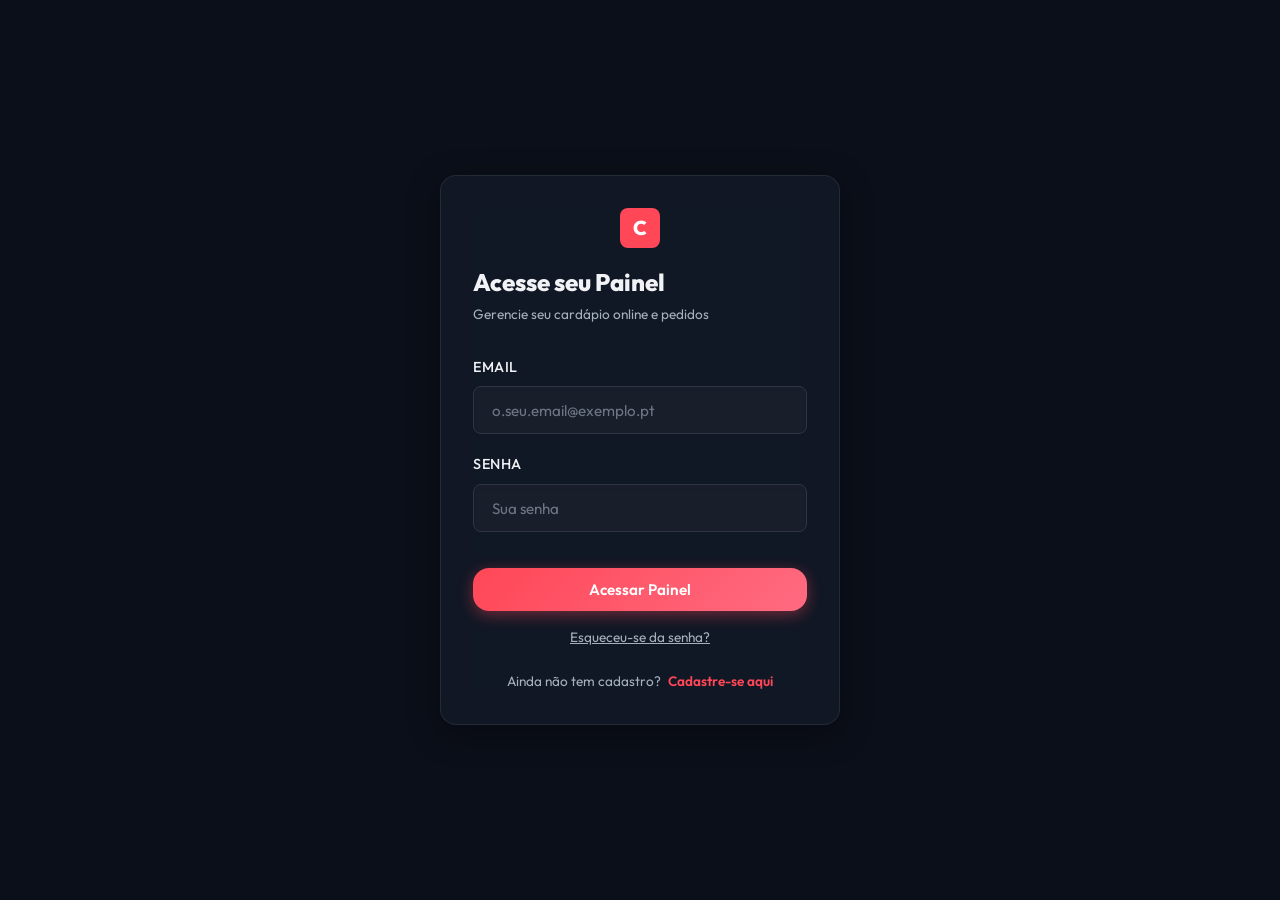
==== static/admin.html @ 48fb6a0c "White label: o storefront passa a ter a identidade do restaurante O cliente final via a marca da pla" ====
<!DOCTYPE html>
<html lang="pt-PT">
<head>
  <meta charset="UTF-8">
  <meta name="viewport" content="width=device-width, initial-scale=1.0">
  <title>Painel do Lojista - Gestão de Cardápio & Pedidos</title>
  <link rel="stylesheet" href="/static/css/style.css">
  <link rel="stylesheet" href="/static/css/admin.css">
</head>
<body>

  <!-- Toast Container para Notificações -->
  <div id="toast-container" class="toast-container"></div>

  <!-- Login Modal Overlay (Aparece se não autenticado) -->
  <div class="modal-overlay" id="login-overlay" style="background:var(--bg-primary);">
    <div class="modal-card glass" style="max-width:400px; transform:none;">
      <div class="tracking-header" style="margin-bottom:2rem;">
        <div class="logo-icon" style="margin: 0 auto 1rem;">C</div>
        <h2 style="font-weight:800; font-size:1.5rem;">Acesse seu Painel</h2>
        <p style="color:var(--text-muted); font-size:0.85rem; margin-top:0.25rem;">Gerencie seu cardápio online e pedidos</p>
      </div>

      <form id="login-form">
        <div class="form-group">
          <label for="login-slug">Email</label>
          <input type="text" id="login-slug" class="form-control" placeholder="o.seu.email@exemplo.pt" required>
        </div>
        <div class="form-group">
          <label for="login-password">Senha</label>
          <input type="password" id="login-password" class="form-control" placeholder="Sua senha" required>
        </div>
        <button type="submit" class="btn btn-primary" style="width:100%; margin-top:1rem;">Acessar Painel</button>
        <p style="text-align:center; margin-top:1rem; font-size:0.85rem;">
              <a href="#" id="link-esqueci-senha" style="color:var(--text-muted);">Esqueceu-se da senha?</a>
            </p>
          </form>
      
      <div style="margin-top: 1.5rem; text-align: center; font-size: 0.85rem;">
        <span style="color:var(--text-muted);">Ainda não tem cadastro?</span>
        <a href="/" style="color:var(--primary); font-weight:600; text-decoration:none; margin-left:0.25rem;">Cadastre-se aqui</a>
      </div>
    </div>
  </div>

  <!-- Layout Principal do Admin -->
  <div class="admin-container">
    
    <!-- Sidebar de Navegação -->
    <aside class="sidebar">
      <div class="logo-container">
        <div class="logo-icon">C</div>
        <div class="logo-text">Cardápio<span>Admin</span></div>
      </div>

      <div style="background:rgba(255,255,255,0.03); border:1px solid var(--border-color); padding:0.75rem 1rem; border-radius:var(--radius-sm); font-size:0.9rem;">
        <span style="color:var(--text-muted); font-size:0.75rem; text-transform:uppercase; display:block;">Logado como</span>
        <strong id="logged-user-name" style="color:#fff;">Restaurante</strong>
      </div>

      <ul class="nav-links">
        <li class="nav-item active" id="nav-pedidos">
          <a href="#"><span style="font-size:1.1rem;">📋</span> Pedidos</a>
        </li>
        <li class="nav-item" id="nav-cardapio">
          <a href="#"><span style="font-size:1.1rem;">🍔</span> Cardápio</a>
        </li>
        <li class="nav-item" id="nav-pagamentos">
          <a href="#"><span style="font-size:1.1rem;">💳</span> Pagamentos</a>
        </li>
        <li class="nav-item" id="nav-usuarios">
          <a href="#"><span style="font-size:1.1rem;">👥</span> Usuários</a>
        </li>
        <li class="nav-item" id="nav-configuracoes">
          <a href="#"><span style="font-size:1.1rem;">⚙️</span> Configurações</a>
        </li>
      </ul>

      <div class="nav-logout">
        <button class="btn btn-outline" id="nav-logout-btn" style="width:100%; border-color:var(--border-color); color:var(--text-muted);">Sair do Painel</button>
      </div>
    </aside>

    <!-- Área de Conteúdo Principal -->
    <main class="main-content">
      
      <!-- ABA 1: PEDIDOS -->
      <section id="tab-pedidos">
        <div class="admin-header">
          <div class="admin-title">
            <h1>Gestão de Pedidos</h1>
            <p>Acompanhe as encomendas para levantamento em tempo real</p>
          </div>
          <button class="btn btn-secondary" id="btn-refresh-orders"><span style="font-size:1.1rem;">🔄</span> Atualizar</button>
        </div>

        <!-- Cards de Métricas -->
        <div class="metrics-grid">
          <div class="metric-card glass">
            <div class="metric-icon">💰</div>
            <div class="metric-value" id="metric-sales">R$ 0,00</div>
            <div class="metric-label">Vendas Concluídas</div>
          </div>
          <div class="metric-card glass">
            <div class="metric-icon">🔥</div>
            <div class="metric-value" id="metric-orders">0</div>
            <div class="metric-label">Pedidos Ativos</div>
          </div>
          <div class="metric-card glass">
            <div class="metric-icon">📦</div>
            <div class="metric-value" id="metric-total-orders">0</div>
            <div class="metric-label">Total de Pedidos</div>
          </div>
        </div>

        <!-- Kanban Board de Pedidos -->
        <div class="board-container">
          <!-- Coluna 1: Pendentes -->
          <div class="board-column glass">
            <div class="column-header">
              <span class="column-title">⏳ Pendentes</span>
              <span class="column-count" id="count-pendente">0</span>
            </div>
            <div class="orders-list" id="list-pendente">
              <!-- Injetado via JS -->
            </div>
          </div>

          <!-- Coluna 2: Preparando -->
          <div class="board-column glass">
            <div class="column-header">
              <span class="column-title">🍳 Preparando</span>
              <span class="column-count" id="count-preparando">0</span>
            </div>
            <div class="orders-list" id="list-preparando">
              <!-- Injetado via JS -->
            </div>
          </div>

          <!-- Coluna 3: Prontas para levantar -->
          <div class="board-column glass" style="background: rgba(46, 213, 115, 0.03); border-color: rgba(46, 213, 115, 0.2);">
            <div class="column-header">
              <span class="column-title" style="color:var(--success);">✓ Prontas</span>
              <span class="column-count" id="count-pronto" style="background:var(--success); color:#fff;">0</span>
            </div>
            <div class="orders-list" id="list-pronto">
              <!-- Injetado via JS -->
            </div>
          </div>

          <!-- Coluna 4: Histórico -->
          <div class="board-column glass">
            <div class="column-header">
              <span class="column-title">📦 Histórico (Hoje)</span>
              <span class="column-count" id="count-finalizado">0</span>
            </div>
            <div class="orders-list" id="list-finalizado">
              <!-- Injetado via JS -->
            </div>
          </div>
        </div>
      </section>

      <!-- ABA 2: CARDÁPIO -->
      <section id="tab-cardapio" style="display:none;">
        <div class="admin-header">
          <div class="admin-title">
            <h1>Gestão do Cardápio</h1>
            <p>Inclua, remova, edite preços, descontos e pause itens do cardápio</p>
          </div>
          <button class="btn btn-primary" id="btn-add-item">Adicionar Prato</button>
        </div>

        <div class="menu-grid" id="menu-items-admin">
          <!-- Grade de pratos injetados via JS -->
        </div>
      </section>

      <!-- ABA 3: PAGAMENTOS -->
      <section id="tab-pagamentos" style="display:none;">
        <div class="admin-header">
          <div class="admin-title">
            <h1>Métodos de Pagamento</h1>
            <p>Configure quais opções de pagamento estarão ativas para o cliente no checkout</p>
          </div>
        </div>

        <div class="glass" style="max-width: 600px; padding: 2rem; border-radius: var(--radius-md);">
          <form id="payments-form">
            
            <p style="font-size:0.85rem; color:var(--text-muted); margin-bottom:1.5rem;">
              Neste momento as encomendas são sempre para <strong>levantamento ao balcão</strong>,
              com pagamento na caixa. Indique o que aceita receber.
            </p>

            <div class="switch-control">
              <div>
                <strong style="display:block;">Dinheiro na caixa</strong>
                <span style="font-size:0.8rem; color:var(--text-muted);">O cliente pode indicar com que valor vai pagar, para preparar o troco</span>
              </div>
              <label class="switch">
                <input type="checkbox" id="config-dinheiro-ativo">
                <span class="slider"></span>
              </label>
            </div>

            <div class="switch-control">
              <div>
                <strong style="display:block;">Cartão na caixa</strong>
                <span style="font-size:0.8rem; color:var(--text-muted);">Pagamento no terminal físico do restaurante ao levantar</span>
              </div>
              <label class="switch">
                <input type="checkbox" id="config-cartao-ativo">
                <span class="slider"></span>
              </label>
            </div>

            <button type="submit" class="btn btn-primary" style="margin-top: 1.5rem; width: 100%;">Guardar métodos de pagamento</button>
          </form>
        </div>
      </section>

      <!-- ABA 4: USUÁRIOS -->
      <section id="tab-usuarios" style="display:none;">
        <div class="admin-header">
          <div class="admin-title">
            <h1>Gestão de Usuários</h1>
            <p>Gerencie as contas de acesso ao painel do restaurante</p>
          </div>
          <button class="btn btn-primary" id="btn-add-user" type="button">Adicionar Usuário</button>
        </div>

        <div class="glass" style="margin-top: 1.5rem; padding: 1.5rem; border-radius: var(--radius-md); overflow-x: auto;">
          <table class="admin-table" style="width: 100%; border-collapse: collapse; text-align: left;">
            <thead>
              <tr style="border-bottom: 2px solid var(--border-color); color: var(--text-muted); font-size: 0.85rem;">
                <th style="padding: 1rem 0.5rem;">Nome</th>
                <th style="padding: 1rem 0.5rem;">E-mail</th>
                <th style="padding: 1rem 0.5rem;">Função</th>
                <th style="padding: 1rem 0.5rem;">Status</th>
                <th style="padding: 1rem 0.5rem; text-align: right;">Ações</th>
              </tr>
            </thead>
            <tbody id="users-list-table">
              <!-- Injetado via JS -->
            </tbody>
          </table>
        </div>
      </section>

      <!-- ABA 5: CONFIGURAÇÕES -->
      <section id="tab-configuracoes" style="display:none;">
        <div class="admin-header">
          <div class="admin-title">
            <h1>Configurações Gerais</h1>
            <p>Configure os dados fundamentais do seu restaurante e domínio personalizado</p>
          </div>
        </div>

        <div class="glass" style="max-width: 600px; padding: 2rem; border-radius: var(--radius-md);">
          <form id="general-config-form">
            <div class="form-group">
              <label for="config-rest-nome">Nome do Restaurante</label>
              <input type="text" id="config-rest-nome" class="form-control" required placeholder="Nome do seu restaurante">
            </div>

            <div style="margin-top:2rem; padding-top:1.5rem; border-top:1px solid var(--border-color);">
              <h3 style="font-size:1rem; margin-bottom:0.35rem;">Identidade visual</h3>
              <p style="font-size:0.85rem; color:var(--text-muted); margin-bottom:1.25rem;">
                É isto que os seus clientes vêem. O menu e a página de acompanhamento passam
                a usar o seu logótipo e a sua cor, não a nossa marca.
              </p>

              <div class="form-group">
                <label for="config-logo-url">Endereço do logótipo</label>
                <input type="url" id="config-logo-url" class="form-control"
                       placeholder="https://…/logotipo.png">
                <span style="font-size:0.8rem; color:var(--text-muted); display:block; margin-top:0.35rem;">
                  Tem de começar por <code>https://</code>. Formato quadrado dá melhor resultado.
                  Sem logótipo, usamos as iniciais do nome.
                </span>
              </div>

              <div class="form-group" style="margin-top:1.25rem;">
                <label for="config-cor-primaria">Cor principal</label>
                <div style="display:flex; gap:0.75rem; align-items:center;">
                  <input type="color" id="config-cor-primaria" value="#e63946"
                         style="width:52px; height:40px; padding:2px; border:1px solid var(--border-color); border-radius:var(--radius-sm); background:var(--bg-tertiary); cursor:pointer;">
                  <input type="text" id="config-cor-primaria-hex" class="form-control"
                         placeholder="#e63946" maxlength="7" style="max-width:130px;">
                  <button type="button" class="btn btn-secondary" id="btn-limpar-cor"
                          style="padding:0.5rem 0.9rem; font-size:0.85rem;">Usar cor padrão</button>
                </div>
                <div id="preview-cor" style="margin-top:1rem; padding:1rem; border-radius:var(--radius-sm); display:flex; align-items:center; justify-content:space-between; gap:1rem;">
                  <span id="preview-cor-texto" style="font-weight:700;">Adicionar ao carrinho</span>
                  <span id="preview-cor-aviso" style="font-size:0.78rem; opacity:0.85;"></span>
                </div>
              </div>

              <div class="form-group" style="margin-top:1.25rem;">
                <label for="config-descricao-curta">Descrição curta</label>
                <input type="text" id="config-descricao-curta" class="form-control"
                       maxlength="200" placeholder="Ex.: Cozinha tradicional portuguesa no centro do Porto">
                <span style="font-size:0.8rem; color:var(--text-muted); display:block; margin-top:0.35rem;">
                  Aparece sob o nome da loja e nos resultados de pesquisa do Google.
                </span>
              </div>

              <div class="switch-control" style="margin-top:1.25rem;">
                <div>
                  <strong style="display:block;">Mostrar &laquo;Encomendas por MenuOnline&raquo;</strong>
                  <span style="font-size:0.8rem; color:var(--text-muted);">Assinatura discreta no fundo das páginas dos seus clientes</span>
                </div>
                <label class="switch">
                  <input type="checkbox" id="config-mostrar-marca" checked>
                  <span class="slider"></span>
                </label>
              </div>
            </div>

            <div class="form-group" style="margin-top: 1.5rem;">
              <label for="config-rest-nif">NIF do estabelecimento</label>
              <input type="text" id="config-rest-nif" class="form-control" placeholder="Ex.: 501442600" inputmode="numeric" maxlength="11">
              <span style="font-size:0.8rem; color:var(--text-muted); display:block; margin-top:0.35rem;">
                Necessário para a facturação da subscrição.
              </span>
            </div>

            <div class="form-group" style="margin-top: 1.5rem;">
              <label for="config-rest-domain">Domínio próprio (opcional)</label>
              <div style="display:flex; gap:0.5rem; align-items:center; flex-wrap:wrap;">
                <input type="text" id="config-rest-domain" class="form-control" placeholder="Ex.: www.tascadobairro.pt" style="flex:1; min-width:200px;">
                <button type="button" class="btn btn-secondary" id="btn-save-domain" style="padding:0.6rem 1rem; font-size:0.85rem; white-space:nowrap;">Guardar domínio</button>
                <button type="button" class="btn btn-secondary" id="btn-check-dns" style="padding:0.6rem 1rem; font-size:0.85rem; white-space:nowrap;">Verificar</button>
              </div>
              <div id="dns-status-wrapper" style="margin-top:0.75rem; display:none; padding:0.75rem; border-radius:var(--radius-sm); font-size:0.85rem;">
                <!-- Status injetado via JS -->
              </div>
              <span style="font-size:0.8rem; color:var(--text-muted); display:block; margin-top:0.5rem;">
                Ao guardar, mostramos um registo <strong>TXT</strong> que tem de criar no seu
                registrador para provarmos que o domínio é seu. Só depois de verificado é que
                passamos a servir o seu menu nesse endereço, com certificado SSL automático.
                <br>Para encaminhar o tráfego use <strong>CNAME</strong> para
                <code id="lbl-main-domain">exemplo.pt</code>, ou um registo <strong>A</strong>
                para o IP do servidor se o seu registrador não permitir CNAME na raiz.
              </span>
            </div>

            <div class="form-group" style="margin-top: 1.5rem; background: rgba(255,255,255,0.03); border:1px solid var(--border-color); padding: 1rem; border-radius: var(--radius-sm);">
              <label style="display:block; margin-bottom: 0.25rem;">Seu Subdomínio Grátis:</label>
              <a href="#" id="lbl-subdomain-link" target="_blank" style="color: var(--primary); font-weight:600; text-decoration:none; word-break: break-all;">carregando...</a>
            </div>

            <button type="submit" class="btn btn-primary" style="margin-top: 2rem; width: 100%;">Salvar Configurações Gerais</button>
          </form>
        </div>
      </section>

    </main>
  </div>

  <!-- Modal Adicionar/Editar Item de Cardápio -->
  <div class="modal-overlay" id="menu-item-overlay">
    <div class="modal-card glass" style="max-width: 550px;">
      <div class="modal-header">
        <h3 class="modal-title" id="modal-action-title">Adicionar Prato</h3>
        <button class="modal-close" id="modal-close-btn">&times;</button>
      </div>

      <form id="item-form">
        <div style="display:grid; grid-template-columns: 1.2fr 1fr; gap:1rem;">
          <div class="form-group">
            <label for="item-nome">Nome do Prato/Bebida</label>
            <input type="text" id="item-nome" class="form-control" required placeholder="Ex: Pizza Calabresa Especial">
          </div>
          <div class="form-group">
            <label for="item-categoria">Categoria</label>
            <input type="text" id="item-categoria" class="form-control" list="categories-list" required placeholder="Ex: Pizzas, Bebidas, Burgers">
            <datalist id="categories-list">
              <option value="Pizzas">
              <option value="Hambúrgueres">
              <option value="Bebidas">
              <option value="Sobremesas">
              <option value="Entradas">
              <option value="Acompanhamentos">
            </datalist>
          </div>
        </div>

        <div style="display:grid; grid-template-columns: 1fr 1fr; gap:1rem; margin-top:0.5rem;">
          <div class="form-group">
            <label for="item-preco">Preço Base (R$)</label>
            <input type="number" id="item-preco" class="form-control" step="0.01" required placeholder="0.00">
          </div>
          <div class="form-group" style="display:flex; flex-direction:column; justify-content:center;">
            <label style="display:flex; align-items:center; gap:0.5rem; cursor:pointer;">
              <input type="checkbox" id="item-desconto-checkbox" style="width:18px; height:18px; accent-color:var(--primary);">
              <span>Ativar Desconto Promocional</span>
            </label>
          </div>
        </div>

        <div class="form-group" id="desconto-input-wrapper" style="display:none; border-left: 3px solid var(--success); padding-left: 1rem;">
          <label for="item-preco-desconto">Preço Promocional (R$)</label>
          <input type="number" id="item-preco-desconto" class="form-control" step="0.01" placeholder="Preço com desconto">
        </div>

        <div class="form-group">
          <label for="item-descricao">Descrição do Prato</label>
          <textarea id="item-descricao" class="form-control" rows="3" placeholder="Ex: Ingredientes, tamanho, porções..."></textarea>
        </div>

        <div class="form-group">
          <label for="item-imagem-url">URL da Imagem do Prato</label>
          <input type="url" id="item-imagem-url" class="form-control" placeholder="https://exemplo.com/foto.jpg">
        </div>

        <div class="switch-control" style="background: transparent; border: none; padding: 0.5rem 0; margin-bottom: 1.5rem;">
          <div>
            <strong style="display:block;">Disponível no Cardápio (Ativo)</strong>
            <span style="font-size:0.8rem; color:var(--text-muted);">Caso desativado, o prato ficará pausado e oculto para clientes</span>
          </div>
          <label class="switch">
            <input type="checkbox" id="item-disponivel" checked>
            <span class="slider"></span>
          </label>
        </div>

        <div style="display:flex; justify-content:flex-end; gap:0.75rem; border-top:1px solid var(--border-color); padding-top:1.5rem;">
          <button type="button" class="btn btn-secondary" id="item-modal-cancel-btn">Cancelar</button>
          <button type="submit" class="btn btn-primary">Salvar Item</button>
        </div>
      </form>
    </div>
  </div>

  <!-- Modal Adicionar Usuário -->
  <div class="modal-overlay" id="user-overlay">
    <div class="modal-card glass" style="max-width: 450px;">
      <div class="modal-header">
        <h3 class="modal-title">Adicionar Usuário</h3>
        <button class="modal-close" id="user-modal-close-btn" type="button">&times;</button>
      </div>

      <form id="user-form">
        <div class="form-group">
          <label for="user-nome">Nome Completo</label>
          <input type="text" id="user-nome" class="form-control" required placeholder="Ex: João Silva">
        </div>

        <div class="form-group" style="margin-top: 1rem;">
          <label for="user-email">E-mail</label>
          <input type="email" id="user-email" class="form-control" required placeholder="Ex: joao@restaurante.com">
        </div>

        <div class="form-group" style="margin-top: 1rem;">
          <label for="user-password">Senha de Acesso</label>
          <input type="password" id="user-password" class="form-control" required minlength="6" placeholder="Min. 6 caracteres">
        </div>

        <div class="form-group" style="margin-top: 1rem;">
          <label for="user-role">Função / Nível de Acesso</label>
          <select id="user-role" class="form-control" required>
            <option value="admin">Administrador</option>
            <option value="gerente">Gerente</option>
            <option value="funcionario">Funcionário</option>
          </select>
        </div>

        <div style="display:flex; justify-content:flex-end; gap:0.75rem; border-top:1px solid var(--border-color); padding-top:1.5rem; margin-top: 1.5rem;">
          <button type="button" class="btn btn-secondary" id="user-modal-cancel-btn">Cancelar</button>
          <button type="submit" class="btn btn-primary">Cadastrar Usuário</button>
        </div>
      </form>
    </div>
  </div>

  <script src="/static/js/common.js"></script>
  <script src="/static/js/admin.js"></script>
</body>
</html>
---- static/css/style.css ----
@import url('https://fonts.googleapis.com/css2?family=Outfit:wght@300;400;500;600;700;800&display=swap');

:root {
  --bg-primary: #0b0f19;
  --bg-secondary: #161e2e;
  --bg-tertiary: #1f2a3d;
  
  --primary: #ff4757;
  --primary-hover: #ff6b81;
  --success: #2ed573;
  --warning: #ffa502;
  --danger: #ff4757;
  --info: #1e90ff;
  
  --text-main: #f1f2f6;
  --text-muted: #a4b0be;
  --border-color: #2f3542;
  
  --radius-sm: 8px;
  --radius-md: 16px;
  --radius-lg: 24px;
  
  --transition: all 0.3s cubic-bezier(0.4, 0, 0.2, 1);
  --shadow: 0 10px 30px rgba(0, 0, 0, 0.25);
  
  --glass-bg: rgba(22, 30, 46, 0.6);
  --glass-border: rgba(255, 255, 255, 0.08);
  --glass-glow: 0 8px 32px 0 rgba(0, 0, 0, 0.37);
}

* {
  box-sizing: border-box;
  margin: 0;
  padding: 0;
}

body {
  font-family: 'Outfit', sans-serif;
  background-color: var(--bg-primary);
  color: var(--text-main);
  line-height: 1.5;
  -webkit-font-smoothing: antialiased;
}

/* Scrollbar personalizada */
::-webkit-scrollbar {
  width: 8px;
}
::-webkit-scrollbar-track {
  background: var(--bg-primary);
}
::-webkit-scrollbar-thumb {
  background: var(--bg-tertiary);
  border-radius: var(--radius-sm);
}
::-webkit-scrollbar-thumb:hover {
  background: var(--primary);
}

/* Glassmorphism utility */
.glass {
  background: var(--glass-bg);
  backdrop-filter: blur(16px);
  -webkit-backdrop-filter: blur(16px);
  border: 1px solid var(--glass-border);
  box-shadow: var(--glass-glow);
}

/* Animations */
@keyframes fadeIn {
  from { opacity: 0; }
  to { opacity: 1; }
}

@keyframes slideUp {
  from {
    opacity: 0;
    transform: translateY(20px);
  }
  to {
    opacity: 1;
    transform: translateY(0);
  }
}

@keyframes slideInRight {
  from {
    transform: translateX(100%);
  }
  to {
    transform: translateX(0);
  }
}

@keyframes spin {
  to { transform: rotate(360deg); }
}

@keyframes pulse-ring {
  0% { transform: scale(0.95); box-shadow: 0 0 0 0 rgba(255, 71, 87, 0.7); }
  70% { transform: scale(1); box-shadow: 0 0 0 10px rgba(255, 71, 87, 0); }
  100% { transform: scale(0.95); box-shadow: 0 0 0 0 rgba(255, 71, 87, 0); }
}

.anim-fade { animation: fadeIn 0.4s ease-out forwards; }
.anim-slide-up { animation: slideUp 0.5s cubic-bezier(0.16, 1, 0.3, 1) forwards; }
.anim-pulse { animation: pulse-ring 2s infinite; }

/* Buttons */
.btn {
  font-family: inherit;
  font-weight: 600;
  font-size: 0.95rem;
  padding: 0.75rem 1.5rem;
  border-radius: var(--radius-md);
  border: none;
  cursor: pointer;
  display: inline-flex;
  align-items: center;
  justify-content: center;
  gap: 0.5rem;
  transition: var(--transition);
}

.btn-primary {
  background: linear-gradient(135deg, var(--primary) 0%, #ff6b81 100%);
  color: #fff;
  box-shadow: 0 4px 15px rgba(255, 71, 87, 0.4);
}
.btn-primary:hover {
  transform: translateY(-2px);
  box-shadow: 0 6px 20px rgba(255, 71, 87, 0.6);
}

.btn-secondary {
  background: var(--bg-tertiary);
  color: var(--text-main);
  border: 1px solid var(--border-color);
}
.btn-secondary:hover {
  background: var(--border-color);
  color: #fff;
}

.btn-outline {
  background: transparent;
  color: var(--text-main);
  border: 2px solid var(--border-color);
}
.btn-outline:hover {
  border-color: var(--primary);
  color: var(--primary);
}

.btn:disabled {
  opacity: 0.5;
  cursor: not-allowed;
  transform: none !important;
  box-shadow: none !important;
}

/* Toast Notification */
.toast-container {
  position: fixed;
  top: 20px;
  right: 20px;
  z-index: 9999;
  display: flex;
  flex-direction: column;
  gap: 10px;
}

.toast {
  padding: 1rem 1.5rem;
  border-radius: var(--radius-md);
  color: #fff;
  display: flex;
  align-items: center;
  gap: 0.75rem;
  box-shadow: var(--shadow);
  transform: translateX(120%);
  transition: transform 0.3s cubic-bezier(0.16, 1, 0.3, 1);
  font-weight: 500;
}

.toast.show {
  transform: translateX(0);
}

.toast-success {
  background: rgba(46, 213, 115, 0.95);
  border-left: 5px solid #2ed573;
}

.toast-error {
  background: rgba(255, 71, 87, 0.95);
  border-left: 5px solid #ff4757;
}

.toast-info {
  background: rgba(30, 144, 255, 0.95);
  border-left: 5px solid #1e90ff;
}

/* Forms & Inputs System */
.form-group {
  margin-bottom: 1.25rem;
  display: flex;
  flex-direction: column;
  text-align: left;
}

.form-group label {
  display: block;
  font-weight: 600;
  color: var(--text-main);
  margin-bottom: 0.5rem;
  font-size: 0.85rem;
  text-transform: uppercase;
  letter-spacing: 0.5px;
}

.form-control {
  width: 100%;
  padding: 0.85rem 1.1rem;
  border-radius: var(--radius-sm);
  border: 1px solid var(--border-color);
  background: rgba(255, 255, 255, 0.03);
  color: var(--text-main);
  font-family: inherit;
  font-size: 0.95rem;
  transition: var(--transition);
  box-shadow: inset 0 2px 4px rgba(0, 0, 0, 0.05);
}

.form-control::placeholder {
  color: var(--text-muted);
  opacity: 0.6;
}

.form-control:focus {
  outline: none;
  border-color: var(--primary);
  background: rgba(255, 255, 255, 0.06);
  box-shadow: 0 0 0 3px rgba(255, 71, 87, 0.15), inset 0 2px 4px rgba(0, 0, 0, 0.05);
}

textarea.form-control {
  resize: vertical;
  min-height: 100px;
}

select.form-control {
  appearance: none;
  background-image: url("data:image/svg+xml;charset=UTF-8,%3csvg xmlns='http://www.w3.org/2000/svg' viewBox='0 0 24 24' fill='none' stroke='%23a4b0be' stroke-width='2' stroke-linecap='round' stroke-linejoin='round'%3e%3cpolyline points='6 9 12 15 18 9'%3e%3c/polyline%3e%3c/svg%3e");
  background-repeat: no-repeat;
  background-position: right 1rem center;
  background-size: 1.2em;
  padding-right: 2.5rem;
  background-color: rgba(22, 30, 46, 0.95);
}

/* Modals System */
.modal-overlay {
  position: fixed;
  top: 0;
  left: 0;
  right: 0;
  bottom: 0;
  background: rgba(0, 0, 0, 0.7);
  z-index: 1000;
  display: flex;
  align-items: center;
  justify-content: center;
  opacity: 0;
  pointer-events: none;
  transition: opacity 0.3s ease;
}

.modal-overlay.open {
  opacity: 1;
  pointer-events: auto;
}

.modal-card {
  width: 100%;
  max-width: 500px;
  border-radius: var(--radius-md);
  padding: 2rem;
  position: relative;
  transform: translateY(30px);
  transition: transform 0.3s cubic-bezier(0.175, 0.885, 0.32, 1.275);
}

.modal-overlay.open .modal-card {
  transform: translateY(0);
}

.modal-header {
  display: flex;
  justify-content: space-between;
  align-items: center;
  margin-bottom: 1.5rem;
}

.modal-title {
  font-size: 1.5rem;
  font-weight: 700;
}

.modal-close {
  background: transparent;
  border: none;
  font-size: 1.5rem;
  color: var(--text-muted);
  cursor: pointer;
}
---- static/css/admin.css ----
/* Estilos do Painel de Administração - Glassmorphism */
.admin-container {
  display: flex;
  min-height: 100vh;
}

/* Sidebar Navigation */
.sidebar {
  width: 280px;
  border-right: 1px solid var(--border-color);
  padding: 2rem 1.5rem;
  display: flex;
  flex-direction: column;
  gap: 2rem;
}

.logo-container {
  display: flex;
  align-items: center;
  gap: 0.75rem;
}

.logo-icon {
  background: var(--primary);
  width: 40px;
  height: 40px;
  border-radius: var(--radius-sm);
  display: flex;
  align-items: center;
  justify-content: center;
  font-weight: 800;
  color: #fff;
  font-size: 1.25rem;
}

.logo-text {
  font-weight: 800;
  font-size: 1.25rem;
  letter-spacing: -0.5px;
}

.logo-text span {
  color: var(--primary);
}

.nav-links {
  list-style: none;
  display: flex;
  flex-direction: column;
  gap: 0.5rem;
}

.nav-item a {
  display: flex;
  align-items: center;
  gap: 0.75rem;
  padding: 0.85rem 1rem;
  border-radius: var(--radius-sm);
  color: var(--text-muted);
  text-decoration: none;
  font-weight: 500;
  transition: var(--transition);
}

.nav-item.active a, .nav-item a:hover {
  background: rgba(255, 71, 87, 0.1);
  color: var(--primary);
}

.nav-logout {
  margin-top: auto;
  border-top: 1px solid var(--border-color);
  padding-top: 1rem;
}

/* Main Workspace Content */
.main-content {
  flex: 1;
  padding: 2rem 3rem;
  overflow-y: auto;
  max-height: 100vh;
}

.admin-header {
  display: flex;
  justify-content: space-between;
  align-items: center;
  margin-bottom: 2rem;
}

.admin-title h1 {
  font-size: 2rem;
  font-weight: 800;
}

.admin-title p {
  color: var(--text-muted);
  font-size: 0.95rem;
}

/* Dashboard Metrics */
.metrics-grid {
  display: grid;
  grid-template-columns: repeat(auto-fit, minmax(220px, 1fr));
  gap: 1.5rem;
  margin-bottom: 2.5rem;
}

.metric-card {
  padding: 1.5rem;
  border-radius: var(--radius-md);
}

.metric-icon {
  width: 48px;
  height: 48px;
  border-radius: var(--radius-sm);
  background: rgba(255, 255, 255, 0.05);
  display: flex;
  align-items: center;
  justify-content: center;
  font-size: 1.5rem;
  margin-bottom: 1rem;
  color: var(--primary);
}

.metric-value {
  font-size: 1.85rem;
  font-weight: 700;
  margin-bottom: 0.25rem;
}

.metric-label {
  color: var(--text-muted);
  font-size: 0.85rem;
  text-transform: uppercase;
  letter-spacing: 0.5px;
}

/* Order Board Columns */
.board-container {
  display: grid;
  grid-template-columns: repeat(auto-fit, minmax(280px, 1fr));
  gap: 1.5rem;
  align-items: start;
}

.board-column {
  border-radius: var(--radius-md);
  padding: 1.25rem;
  min-height: 500px;
}

.column-header {
  display: flex;
  justify-content: space-between;
  align-items: center;
  margin-bottom: 1.25rem;
  padding-bottom: 0.5rem;
  border-bottom: 2px solid var(--border-color);
}

.column-title {
  font-weight: 700;
  font-size: 1.05rem;
  display: flex;
  align-items: center;
  gap: 0.5rem;
}

.column-count {
  background: var(--bg-tertiary);
  padding: 0.2rem 0.6rem;
  border-radius: 20px;
  font-size: 0.8rem;
  font-weight: 700;
}

/* Order Cards */
.orders-list {
  display: flex;
  flex-direction: column;
  gap: 1rem;
}

.order-card {
  padding: 1.25rem;
  border-radius: var(--radius-md);
  border-left: 4px solid var(--primary);
  background: rgba(255, 255, 255, 0.02);
  display: flex;
  flex-direction: column;
  gap: 0.75rem;
  transition: var(--transition);
}

.order-card:hover {
  transform: translateY(-2px);
  background: rgba(255, 255, 255, 0.04);
}

.order-header {
  display: flex;
  justify-content: space-between;
  font-size: 0.9rem;
}

.order-id {
  font-weight: 700;
}

.order-time {
  color: var(--text-muted);
}

.order-client {
  font-weight: 600;
  font-size: 1.05rem;
}

.order-phone {
  color: var(--text-muted);
  font-size: 0.85rem;
}

.order-items {
  border-top: 1px dashed var(--border-color);
  border-bottom: 1px dashed var(--border-color);
  padding: 0.5rem 0;
  font-size: 0.9rem;
  display: flex;
  flex-direction: column;
  gap: 0.25rem;
}

.order-item-row {
  display: flex;
  justify-content: space-between;
}

.order-footer {
  display: flex;
  justify-content: space-between;
  align-items: center;
}

.order-price {
  font-weight: 700;
  font-size: 1.15rem;
  color: var(--success);
}

.order-payment {
  font-size: 0.8rem;
  background: var(--bg-tertiary);
  padding: 0.25rem 0.5rem;
  border-radius: var(--radius-sm);
  text-transform: uppercase;
}

.order-actions {
  display: flex;
  gap: 0.5rem;
  margin-top: 0.5rem;
}

.order-btn {
  flex: 1;
  font-size: 0.8rem;
  padding: 0.5rem;
  border-radius: var(--radius-sm);
}

/* Forms & Inputs */
.form-group {
  margin-bottom: 1.25rem;
}

.form-group label {
  display: block;
  font-weight: 500;
  margin-bottom: 0.5rem;
  font-size: 0.9rem;
}

.form-control {
  width: 100%;
  padding: 0.85rem 1.1rem;
  border-radius: var(--radius-sm);
  border: 1px solid var(--border-color);
  background: rgba(255, 255, 255, 0.03);
  color: #fff;
  font-family: inherit;
  font-size: 0.95rem;
  transition: var(--transition);
  box-shadow: inset 0 2px 4px rgba(0, 0, 0, 0.05);
}

.form-control:focus {
  outline: none;
  border-color: var(--primary);
  background: rgba(255, 255, 255, 0.06);
  box-shadow: 0 0 0 3px rgba(255, 71, 87, 0.15), inset 0 2px 4px rgba(0, 0, 0, 0.05);
}

/* Custom Switch Toggle */
.switch-control {
  display: flex;
  align-items: center;
  justify-content: space-between;
  padding: 0.8rem 1rem;
  background: rgba(255, 255, 255, 0.02);
  border: 1px solid var(--border-color);
  border-radius: var(--radius-sm);
  margin-bottom: 1rem;
}

.switch {
  position: relative;
  display: inline-block;
  width: 50px;
  height: 26px;
}

.switch input {
  opacity: 0;
  width: 0;
  height: 0;
}

.slider {
  position: absolute;
  cursor: pointer;
  top: 0;
  left: 0;
  right: 0;
  bottom: 0;
  background-color: var(--bg-tertiary);
  transition: .4s;
  border-radius: 34px;
}

.slider:before {
  position: absolute;
  content: "";
  height: 18px;
  width: 18px;
  left: 4px;
  bottom: 4px;
  background-color: white;
  transition: .4s;
  border-radius: 50%;
}

input:checked + .slider {
  background-color: var(--success);
}

input:checked + .slider:before {
  transform: translateX(24px);
}

/* Modals */
.modal-overlay {
  position: fixed;
  top: 0;
  left: 0;
  right: 0;
  bottom: 0;
  background: rgba(0, 0, 0, 0.7);
  z-index: 1000;
  display: flex;
  align-items: center;
  justify-content: center;
  opacity: 0;
  pointer-events: none;
  transition: opacity 0.3s ease;
}

.modal-overlay.open {
  opacity: 1;
  pointer-events: auto;
}

.modal-card {
  width: 100%;
  max-width: 500px;
  border-radius: var(--radius-md);
  padding: 2rem;
  position: relative;
  transform: translateY(30px);
  transition: transform 0.3s cubic-bezier(0.175, 0.885, 0.32, 1.275);
}

.modal-overlay.open .modal-card {
  transform: translateY(0);
}

.modal-header {
  display: flex;
  justify-content: space-between;
  align-items: center;
  margin-bottom: 1.5rem;
}

.modal-title {
  font-size: 1.5rem;
  font-weight: 700;
}

.modal-close {
  background: transparent;
  border: none;
  font-size: 1.5rem;
  color: var(--text-muted);
  cursor: pointer;
}

/* Menu Management Grid */
.menu-grid {
  display: grid;
  grid-template-columns: repeat(auto-fill, minmax(280px, 1fr));
  gap: 1.5rem;
  margin-top: 1.5rem;
}

.menu-item-card {
  border-radius: var(--radius-md);
  overflow: hidden;
  display: flex;
  flex-direction: column;
  transition: var(--transition);
}

.menu-item-card:hover {
  transform: translateY(-5px);
  box-shadow: var(--shadow);
}

.menu-item-img {
  height: 180px;
  background-size: cover;
  background-position: center;
  position: relative;
}

.menu-item-badge {
  position: absolute;
  top: 10px;
  left: 10px;
  background: var(--primary);
  color: #fff;
  padding: 0.25rem 0.75rem;
  border-radius: 20px;
  font-size: 0.75rem;
  font-weight: 700;
}

.menu-item-info {
  padding: 1.25rem;
  display: flex;
  flex-direction: column;
  gap: 0.5rem;
  flex: 1;
}

.menu-item-name {
  font-size: 1.15rem;
  font-weight: 700;
}

.menu-item-desc {
  color: var(--text-muted);
  font-size: 0.85rem;
  display: -webkit-box;
  -webkit-line-clamp: 2;
  line-clamp: 2;
  -webkit-box-orient: vertical;
  overflow: hidden;
  height: 2.5rem;
}

.menu-item-price-row {
  display: flex;
  align-items: center;
  gap: 0.5rem;
  margin-top: 0.5rem;
}

.price-original {
  font-weight: 700;
  font-size: 1.15rem;
}

.price-original.slashed {
  text-decoration: line-through;
  color: var(--text-muted);
  font-size: 0.9rem;
}

.price-discounted {
  font-weight: 700;
  font-size: 1.15rem;
  color: var(--success);
}

.menu-item-actions {
  display: flex;
  gap: 0.5rem;
  padding: 1rem 1.25rem;
  border-top: 1px solid var(--border-color);
}
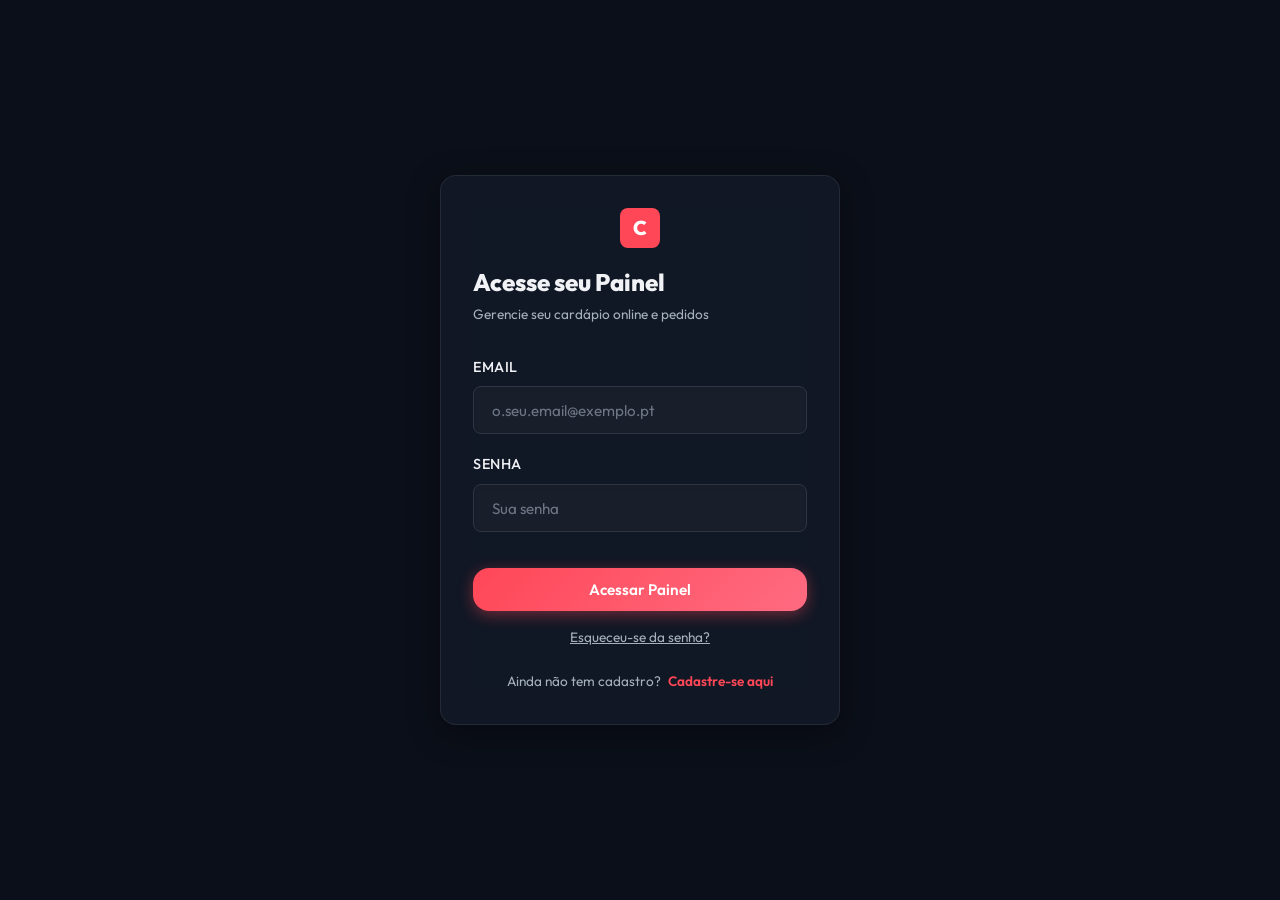
==== commit d890d031: "Gestão do menu no padrão do iFood, e mostrar as observações ao lojista Duas coisas, uma delas a fech" ====
--- a/static/admin.html
+++ b/static/admin.html
@@ -98,7 +98,7 @@
         <div class="metrics-grid">
           <div class="metric-card glass">
             <div class="metric-icon">💰</div>
-            <div class="metric-value" id="metric-sales">R$ 0,00</div>
+            <div class="metric-value" id="metric-sales">0,00 €</div>
             <div class="metric-label">Vendas Concluídas</div>
           </div>
           <div class="metric-card glass">
@@ -165,14 +165,28 @@
       <section id="tab-cardapio" style="display:none;">
         <div class="admin-header">
           <div class="admin-title">
-            <h1>Gestão do Cardápio</h1>
-            <p>Inclua, remova, edite preços, descontos e pause itens do cardápio</p>
-          </div>
-          <button class="btn btn-primary" id="btn-add-item">Adicionar Prato</button>
-        </div>
-
-        <div class="menu-grid" id="menu-items-admin">
-          <!-- Grade de pratos injetados via JS -->
+            <h1>O seu menu</h1>
+            <p>Organizado por categoria, como o cliente o vê. Pause um prato num toque quando acabar.</p>
+          </div>
+          <button class="btn btn-primary" id="btn-add-item">Adicionar prato</button>
+        </div>
+
+        <!-- Pesquisa e resumo. Num menu com muitas categorias, encontrar um prato para
+             editar o preço é a operação mais frequente do dia. -->
+        <div class="menu-admin-topo">
+          <div class="menu-busca">
+            <span class="menu-busca-icone" aria-hidden="true">🔎</span>
+            <input type="search" id="menu-admin-busca" class="menu-busca-campo"
+                   placeholder="Procurar prato ou categoria" autocomplete="off"
+                   aria-label="Procurar no menu">
+            <button type="button" id="menu-admin-busca-limpar" class="menu-busca-limpar"
+                    aria-label="Limpar pesquisa" hidden>&times;</button>
+          </div>
+          <p class="menu-admin-resumo" id="menu-admin-resumo"></p>
+        </div>
+
+        <div id="menu-items-admin">
+          <!-- Secções por categoria, injectadas por JS -->
         </div>
       </section>
 
@@ -272,13 +286,26 @@
               </p>
 
               <div class="form-group">
-                <label for="config-logo-url">Endereço do logótipo</label>
-                <input type="url" id="config-logo-url" class="form-control"
-                       placeholder="https://…/logotipo.png">
-                <span style="font-size:0.8rem; color:var(--text-muted); display:block; margin-top:0.35rem;">
-                  Tem de começar por <code>https://</code>. Formato quadrado dá melhor resultado.
-                  Sem logótipo, usamos as iniciais do nome.
-                </span>
+                <label>Logótipo</label>
+                <div style="display:flex; gap:1rem; align-items:flex-start; flex-wrap:wrap;">
+                  <div id="preview-logo" data-vazio="sem&lt;br&gt;logótipo" style="width:76px; height:76px; flex:none; border-radius:var(--radius-sm); border:1px solid var(--border-color); background:var(--bg-tertiary) center/cover no-repeat; display:flex; align-items:center; justify-content:center; color:var(--text-muted); font-size:0.7rem; text-align:center;">sem<br>logótipo</div>
+                  <div style="flex:1; min-width:220px;">
+                    <!-- accept restringe o que o selector mostra; em telemóvel dá acesso à
+                         galeria e à câmara. Sem o atributo capture, para não forçar a câmara. -->
+                    <input type="file" id="config-logo-ficheiro" accept="image/jpeg,image/png,image/webp" style="display:none;">
+                    <div style="display:flex; gap:0.5rem; flex-wrap:wrap;">
+                      <button type="button" class="btn btn-secondary" id="btn-escolher-logo"
+                              style="padding:0.5rem 0.9rem; font-size:0.85rem;">Escolher imagem…</button>
+                      <button type="button" class="btn btn-secondary" id="btn-remover-logo"
+                              style="padding:0.5rem 0.9rem; font-size:0.85rem; color:var(--danger);">Remover</button>
+                    </div>
+                    <span id="estado-logo" style="font-size:0.8rem; color:var(--text-muted); display:block; margin-top:0.5rem;">
+                      JPEG, PNG ou WebP, até 8 MB. Formato quadrado dá melhor resultado.
+                      Sem logótipo usamos as iniciais do nome.
+                    </span>
+                    <input type="hidden" id="config-logo-url">
+                  </div>
+                </div>
               </div>
 
               <div class="form-group" style="margin-top:1.25rem;">
@@ -319,6 +346,27 @@
             </div>
 
             <div class="form-group" style="margin-top: 1.5rem;">
+              <span class="form-label">Taxa de IVA sugerida para produtos novos</span>
+              <div class="seg-group" id="config-taxa-iva-omissao" role="radiogroup" aria-label="Taxa de IVA sugerida">
+                <button type="button" class="seg-option" role="radio" data-valor="1300" aria-checked="true">
+                  13%<small>intermédia</small>
+                </button>
+                <button type="button" class="seg-option" role="radio" data-valor="2300" aria-checked="false">
+                  23%<small>normal</small>
+                </button>
+                <button type="button" class="seg-option" role="radio" data-valor="600" aria-checked="false">
+                  6%<small>reduzida</small>
+                </button>
+                <button type="button" class="seg-option" role="radio" data-valor="0" aria-checked="false">
+                  Isento<small>sem IVA</small>
+                </button>
+              </div>
+              <span style="font-size:0.8rem; color:var(--text-muted); display:block; margin-top:0.35rem;">
+                Poupa-lhe escolher a taxa em cada produto. Pode sempre alterá-la produto a produto.
+              </span>
+            </div>
+
+            <div class="form-group" style="margin-top: 1.5rem;">
               <label for="config-rest-nif">NIF do estabelecimento</label>
               <input type="text" id="config-rest-nif" class="form-control" placeholder="Ex.: 501442600" inputmode="numeric" maxlength="11">
               <span style="font-size:0.8rem; color:var(--text-muted); display:block; margin-top:0.35rem;">
@@ -348,7 +396,11 @@
 
             <div class="form-group" style="margin-top: 1.5rem; background: rgba(255,255,255,0.03); border:1px solid var(--border-color); padding: 1rem; border-radius: var(--radius-sm);">
               <label style="display:block; margin-bottom: 0.25rem;">Seu Subdomínio Grátis:</label>
-              <a href="#" id="lbl-subdomain-link" target="_blank" style="color: var(--primary); font-weight:600; text-decoration:none; word-break: break-all;">carregando...</a>
+              <span id="storefront-estado" style="display:none; align-items:center; gap:0.5rem; font-size:0.9rem;">
+                <span class="spinner-espera" aria-hidden="true"></span>
+                <span id="storefront-estado-texto">A preparar o seu endereço…</span>
+              </span>
+              <a hidden href="#" id="lbl-subdomain-link" target="_blank" style="color: var(--primary); font-weight:600; text-decoration:none; word-break: break-all;">carregando...</a>
             </div>
 
             <button type="submit" class="btn btn-primary" style="margin-top: 2rem; width: 100%;">Salvar Configurações Gerais</button>
@@ -371,11 +423,11 @@
         <div style="display:grid; grid-template-columns: 1.2fr 1fr; gap:1rem;">
           <div class="form-group">
             <label for="item-nome">Nome do Prato/Bebida</label>
-            <input type="text" id="item-nome" class="form-control" required placeholder="Ex: Pizza Calabresa Especial">
+            <input type="text" id="item-nome" class="form-control" required placeholder="Ex.: Bacalhau à Brás">
           </div>
           <div class="form-group">
             <label for="item-categoria">Categoria</label>
-            <input type="text" id="item-categoria" class="form-control" list="categories-list" required placeholder="Ex: Pizzas, Bebidas, Burgers">
+            <input type="text" id="item-categoria" class="form-control" list="categories-list" required placeholder="Ex.: Pratos, Bebidas, Sobremesas">
             <datalist id="categories-list">
               <option value="Pizzas">
               <option value="Hambúrgueres">
@@ -389,7 +441,7 @@
 
         <div style="display:grid; grid-template-columns: 1fr 1fr; gap:1rem; margin-top:0.5rem;">
           <div class="form-group">
-            <label for="item-preco">Preço Base (R$)</label>
+            <label for="item-preco">Preço final ao cliente (€)</label>
             <input type="number" id="item-preco" class="form-control" step="0.01" required placeholder="0.00">
           </div>
           <div class="form-group" style="display:flex; flex-direction:column; justify-content:center;">
@@ -400,8 +452,33 @@
           </div>
         </div>
 
+          <div class="form-group">
+            <span class="form-label">Taxa de IVA</span>
+            <div class="seg-group" id="item-taxa-iva" role="radiogroup" aria-label="Taxa de IVA">
+              <button type="button" class="seg-option" role="radio" data-valor="1300" aria-checked="true">
+                13%<small>intermédia</small>
+              </button>
+              <button type="button" class="seg-option" role="radio" data-valor="2300" aria-checked="false">
+                23%<small>normal</small>
+              </button>
+              <button type="button" class="seg-option" role="radio" data-valor="600" aria-checked="false">
+                6%<small>reduzida</small>
+              </button>
+              <button type="button" class="seg-option" role="radio" data-valor="0" aria-checked="false">
+                Isento<small>sem IVA</small>
+              </button>
+            </div>
+            <div id="item-iva-detalhe" style="margin-top:0.6rem; padding:0.6rem 0.75rem; background:var(--bg-tertiary); border-radius:var(--radius-sm); font-size:0.82rem; color:var(--text-muted); line-height:1.6;">
+              <!-- Preenchido por admin.js -->
+            </div>
+            <span style="font-size:0.8rem; color:var(--text-muted); display:block; margin-top:0.35rem;">
+              O preço que indica acima é o preço final que o cliente paga, com IVA incluído.
+              A taxa aplicável a cada produto é uma decisão do seu contabilista.
+            </span>
+          </div>
+
         <div class="form-group" id="desconto-input-wrapper" style="display:none; border-left: 3px solid var(--success); padding-left: 1rem;">
-          <label for="item-preco-desconto">Preço Promocional (R$)</label>
+          <label for="item-preco-desconto">Preço promocional (€)</label>
           <input type="number" id="item-preco-desconto" class="form-control" step="0.01" placeholder="Preço com desconto">
         </div>
 
@@ -410,10 +487,25 @@
           <textarea id="item-descricao" class="form-control" rows="3" placeholder="Ex: Ingredientes, tamanho, porções..."></textarea>
         </div>
 
-        <div class="form-group">
-          <label for="item-imagem-url">URL da Imagem do Prato</label>
-          <input type="url" id="item-imagem-url" class="form-control" placeholder="https://exemplo.com/foto.jpg">
-        </div>
+          <div class="form-group">
+            <label>Fotografia do prato</label>
+            <div style="display:flex; gap:1rem; align-items:flex-start; flex-wrap:wrap;">
+              <div id="preview-item-imagem" data-vazio="sem&lt;br&gt;foto" style="width:96px; height:96px; flex:none; border-radius:var(--radius-sm); border:1px solid var(--border-color); background:var(--bg-tertiary) center/cover no-repeat; display:flex; align-items:center; justify-content:center; color:var(--text-muted); font-size:0.7rem; text-align:center;">sem<br>foto</div>
+              <div style="flex:1; min-width:200px;">
+                <input type="file" id="item-imagem-ficheiro" accept="image/jpeg,image/png,image/webp" style="display:none;">
+                <div style="display:flex; gap:0.5rem; flex-wrap:wrap;">
+                  <button type="button" class="btn btn-secondary" id="btn-escolher-item-imagem"
+                          style="padding:0.5rem 0.9rem; font-size:0.85rem;">Escolher / tirar foto…</button>
+                  <button type="button" class="btn btn-secondary" id="btn-remover-item-imagem"
+                          style="padding:0.5rem 0.9rem; font-size:0.85rem; color:var(--danger);">Remover</button>
+                </div>
+                <span id="estado-item-imagem" style="font-size:0.8rem; color:var(--text-muted); display:block; margin-top:0.5rem;">
+                  JPEG, PNG ou WebP, até 8 MB. Reduzimos e optimizamos automaticamente.
+                </span>
+                <input type="hidden" id="item-imagem-url">
+              </div>
+            </div>
+          </div>
 
         <div class="switch-control" style="background: transparent; border: none; padding: 0.5rem 0; margin-bottom: 1.5rem;">
           <div>
--- a/static/css/style.css
+++ b/static/css/style.css
@@ -210,7 +210,10 @@
   text-align: left;
 }
 
-.form-group label {
+/* .form-label existe para rótulos que não apontam para um input — por exemplo o
+   selector segmentado, que é um radiogroup de botões e não um campo. */
+.form-group label,
+.form-group .form-label {
   display: block;
   font-weight: 600;
   color: var(--text-main);
@@ -317,3 +320,219 @@
 }
 
 
+
+/* ---------------------------------------------------------------------------
+   Opções de <select> em tema escuro
+   ---------------------------------------------------------------------------
+   O popup nativo de um <select> não herda o fundo do elemento fechado: usa o
+   fundo do sistema (branco), enquanto o texto herdava a cor clara do tema. O
+   resultado era texto quase invisível, visível só na linha realçada. Definir
+   explicitamente fundo e cor nas opções resolve em Chrome, Firefox e Edge.
+   O Safari no macOS ignora parte disto, razão adicional para preferir o
+   selector segmentado abaixo em escolhas curtas. */
+select.form-control option,
+select.form-control optgroup {
+  background-color: #161e2e;
+  color: #e8ecf4;
+}
+
+/* ---------------------------------------------------------------------------
+   Selector segmentado
+   ---------------------------------------------------------------------------
+   Alternativa ao <select> quando as opções são poucas e fixas: mostra todas de
+   uma vez, escolhe-se com um toque, e é inteiramente estilizável — ao contrário
+   do popup nativo, que cada browser desenha à sua maneira. */
+.seg-group {
+  display: flex;
+  flex-wrap: wrap;
+  gap: 0.4rem;
+  padding: 0.3rem;
+  background: rgba(22, 30, 46, 0.95);
+  border: 1px solid var(--border-color);
+  border-radius: var(--radius-sm);
+}
+
+.seg-option {
+  flex: 1 1 auto;
+  min-width: 5.5rem;
+  padding: 0.55rem 0.75rem;
+  border: 1px solid transparent;
+  border-radius: calc(var(--radius-sm) - 2px);
+  background: transparent;
+  color: var(--text-muted);
+  font-family: inherit;
+  font-size: 0.9rem;
+  font-weight: 600;
+  line-height: 1.3;
+  text-align: center;
+  cursor: pointer;
+  transition: background 0.15s, color 0.15s, border-color 0.15s;
+}
+
+.seg-option small {
+  display: block;
+  font-size: 0.72rem;
+  font-weight: 500;
+  opacity: 0.75;
+  margin-top: 0.15rem;
+}
+
+.seg-option:hover {
+  background: rgba(255, 255, 255, 0.05);
+  color: #fff;
+}
+
+.seg-option[aria-checked="true"] {
+  background: var(--primary);
+  border-color: var(--primary);
+  /* --on-primary é definido por branding.js a partir da luminância da cor do
+     restaurante, para que o texto continue legível com qualquer cor de marca. */
+  color: var(--on-primary, #fff);
+}
+
+/* Foco visível pelo teclado: o selector é navegável com as setas. */
+.seg-option:focus-visible {
+  outline: 2px solid var(--primary);
+  outline-offset: 2px;
+}
+
+@media (max-width: 420px) {
+  .seg-option {
+    min-width: 0;
+    flex-basis: calc(50% - 0.4rem);
+  }
+}
+
+/* ---------------------------------------------------------------------------
+   Indicador de espera
+   ---------------------------------------------------------------------------
+   Usado enquanto o endereço público de um restaurante novo é publicado no
+   encaminhador e o certificado é emitido. Nessa janela não é possível servir uma
+   página no próprio subdomínio — sem rota o pedido não chega à aplicação, e sem
+   certificado o browser falha antes de haver HTTP — pelo que a espera é mostrada
+   no painel. */
+.spinner-espera {
+  display: inline-block;
+  width: 1em;
+  height: 1em;
+  flex: none;
+  border: 2px solid var(--border-color);
+  border-top-color: var(--primary);
+  border-radius: 50%;
+  animation: girar 0.8s linear infinite;
+}
+
+@keyframes girar {
+  to { transform: rotate(360deg); }
+}
+
+/* Respeita quem pediu ao sistema para reduzir animações: a rotação contínua é
+   desconfortável para algumas pessoas e pode desencadear enxaquecas. */
+@media (prefers-reduced-motion: reduce) {
+  .spinner-espera {
+    animation-duration: 2.4s;
+  }
+}
+
+/* ===========================================================================
+   Correcções de telemóvel
+   ===========================================================================
+   NOTA sobre a abordagem: o CSS deste projecto é desktop-first — as media
+   queries existentes são todas `max-width`, com o estilo base pensado para
+   ecrã grande. Inverter tudo para `min-width` é um refactor de risco elevado
+   sem ganho funcional imediato, pelo que estas regras corrigem os defeitos
+   reais em telemóvel. Componentes novos são escritos mobile-first (ver
+   .seg-group, que empilha por omissão e cresce com o espaço).
+   =========================================================================== */
+
+/* --- 1. Zoom involuntário no iOS ---------------------------------------------
+   O Safari em iOS amplia a página quando um campo com font-size inferior a 16px
+   recebe foco, e não volta a reduzir. O utilizador fica com o layout deslocado a
+   meio do checkout. 16px é o limiar exacto. */
+@media (max-width: 900px) {
+  .form-control,
+  input[type="text"],
+  input[type="email"],
+  input[type="password"],
+  input[type="number"],
+  input[type="tel"],
+  input[type="url"],
+  select,
+  textarea {
+    font-size: 16px;
+  }
+}
+
+/* --- 2. Modal mais alto que o ecrã -------------------------------------------
+   O checkout tem três passos e, com o campo de troco aberto, o cartão excedia a
+   altura do ecrã sem forma de rolar: o botão de finalizar ficava inalcançável.
+   Em ecrã pequeno passa a folha inferior, que é o padrão esperado no telemóvel. */
+.modal-card {
+  max-height: calc(100dvh - 2rem);
+  overflow-y: auto;
+  /* Momentum scroll no iOS. */
+  -webkit-overflow-scrolling: touch;
+}
+
+@media (max-width: 600px) {
+  .modal-overlay {
+    align-items: flex-end;
+  }
+
+  .modal-card {
+    max-width: 100%;
+    max-height: 92dvh;
+    padding: 1.25rem;
+    border-bottom-left-radius: 0;
+    border-bottom-right-radius: 0;
+    /* Respeita o indicador de home do iPhone, que de outro modo fica sobre o
+       último botão. */
+    padding-bottom: calc(1.25rem + env(safe-area-inset-bottom));
+  }
+
+  .modal-title {
+    font-size: 1.15rem;
+  }
+}
+
+/* --- 3. Áreas de toque -------------------------------------------------------
+   O mínimo recomendado é 44x44px. Abaixo disso os erros de toque aumentam
+   visivelmente, sobretudo nos botões de quantidade, que estão lado a lado. */
+@media (pointer: coarse) {
+  .qty-btn,
+  .add-btn,
+  .modal-close,
+  .seg-option {
+    min-width: 44px;
+    min-height: 44px;
+  }
+
+  .btn {
+    min-height: 44px;
+  }
+}
+
+/* --- 4. Áreas seguras em barras fixas ----------------------------------------
+   As barras fixas do storefront são tratadas em menu.css, que é o ficheiro do
+   ecrã do cliente. Aqui ficam apenas as regras partilhadas com o painel. */
+
+/* --- 5. Sem transbordo horizontal --------------------------------------------
+   Uma única palavra longa num nome de produto, ou uma tabela de registos DNS,
+   empurrava a página para o lado e fazia todo o ecrã deslizar na horizontal. */
+html,
+body {
+  overflow-x: hidden;
+}
+
+/* Quebra de palavras longas em nomes introduzidos pelo lojista. Os selectores do
+   storefront estão em menu.css; aqui ficam os do painel. */
+.order-client,
+.menu-item-name {
+  overflow-wrap: anywhere;
+}
+
+/* Conteúdo largo rola dentro do seu próprio contentor, não na página. */
+.tabela-rolavel {
+  overflow-x: auto;
+  -webkit-overflow-scrolling: touch;
+}
--- a/static/css/admin.css
+++ b/static/css/admin.css
@@ -276,7 +276,10 @@
   margin-bottom: 1.25rem;
 }
 
-.form-group label {
+/* .form-label existe para rótulos que não apontam para um input — por exemplo o
+   selector segmentado, que é um radiogroup de botões e não um campo. */
+.form-group label,
+.form-group .form-label {
   display: block;
   font-weight: 500;
   margin-bottom: 0.5rem;
@@ -510,3 +513,209 @@
   padding: 1rem 1.25rem;
   border-top: 1px solid var(--border-color);
 }
+
+/* Observações do cliente numa linha da encomenda.
+   Destacadas de propósito: é uma instrução para a cozinha e perder-se-ia se tivesse o
+   mesmo peso visual que o nome do prato. */
+.order-item-obs {
+  display: block;
+  font-style: normal;
+  font-size: 0.78rem;
+  font-weight: 600;
+  color: var(--warning);
+  margin-top: 0.15rem;
+}
+
+.order-item-obs::before {
+  content: '↳ ';
+  opacity: 0.7;
+}
+
+/* ===========================================================================
+   Gestão do menu
+   ===========================================================================
+   Era uma grelha plana de cartões grandes: com trinta pratos, encontrar um para
+   mudar o preço obrigava a percorrer tudo, e não se percebia a estrutura que o
+   cliente vê. Passa a secções recolhíveis com linhas compactas, na mesma ordem
+   do menu público. */
+
+.menu-admin-topo {
+  display: flex;
+  align-items: center;
+  gap: 1rem;
+  flex-wrap: wrap;
+  margin-bottom: 1.25rem;
+}
+
+.menu-admin-topo .menu-busca {
+  flex: 1;
+  min-width: 240px;
+  margin-bottom: 0;
+}
+
+.menu-admin-resumo {
+  font-size: 0.85rem;
+  color: var(--text-muted);
+  margin: 0;
+}
+
+/* --- Secção de categoria --- */
+.menu-cat {
+  border: 1px solid var(--border-color);
+  border-radius: var(--radius-sm);
+  margin-bottom: 0.75rem;
+  overflow: hidden;
+  background: rgba(22, 30, 46, 0.35);
+}
+
+.menu-cat-cabecalho {
+  width: 100%;
+  display: flex;
+  align-items: center;
+  gap: 0.6rem;
+  padding: 0.85rem 1rem;
+  border: none;
+  background: rgba(22, 30, 46, 0.7);
+  color: var(--text-main);
+  font-family: inherit;
+  font-size: 0.95rem;
+  text-align: left;
+  cursor: pointer;
+}
+
+.menu-cat-cabecalho:hover {
+  background: rgba(22, 30, 46, 0.95);
+}
+
+.menu-cat-seta {
+  width: 1rem;
+  flex: none;
+  color: var(--text-muted);
+}
+
+.menu-cat-nome {
+  font-weight: 700;
+  overflow-wrap: anywhere;
+}
+
+/* O resumo empurra-se para a direita: dá o número de pratos e quantos estão em
+   pausa sem obrigar a abrir a secção. */
+.menu-cat-resumo {
+  margin-left: auto;
+  font-size: 0.8rem;
+  color: var(--text-muted);
+  white-space: nowrap;
+}
+
+/* --- Linha de prato --- */
+.menu-linha {
+  display: flex;
+  align-items: center;
+  gap: 0.85rem;
+  padding: 0.75rem 1rem;
+  border-top: 1px solid var(--border-color);
+}
+
+/* Um prato em pausa fica visivelmente esmorecido: o lojista tem de perceber num
+   relance o que não está à venda. */
+.menu-linha-pausada {
+  opacity: 0.55;
+}
+
+.linha-img {
+  width: 48px;
+  height: 48px;
+  flex: none;
+  border-radius: var(--radius-sm);
+  background-size: cover;
+  background-position: center;
+  background-color: var(--bg-tertiary);
+}
+
+.linha-img-vazia {
+  display: flex;
+  align-items: center;
+  justify-content: center;
+  font-size: 1.2rem;
+  opacity: 0.5;
+}
+
+.linha-info {
+  flex: 1;
+  min-width: 0;
+}
+
+.linha-nome {
+  font-weight: 600;
+  color: #fff;
+  overflow-wrap: anywhere;
+}
+
+.linha-meta {
+  display: flex;
+  align-items: baseline;
+  flex-wrap: wrap;
+  gap: 0.5rem;
+  margin-top: 0.2rem;
+  font-size: 0.82rem;
+  color: var(--text-muted);
+}
+
+.linha-preco {
+  font-weight: 700;
+  color: var(--success);
+}
+
+.linha-preco-antigo {
+  text-decoration: line-through;
+  opacity: 0.7;
+}
+
+.linha-taxa,
+.linha-badge-pausa {
+  padding: 0.1rem 0.4rem;
+  border-radius: var(--radius-sm);
+  font-size: 0.72rem;
+  font-weight: 600;
+  background: var(--bg-tertiary);
+}
+
+.linha-badge-pausa {
+  background: rgba(255, 165, 2, 0.15);
+  color: var(--warning);
+}
+
+.linha-accoes {
+  display: flex;
+  align-items: center;
+  gap: 0.5rem;
+  flex: none;
+}
+
+.linha-btn {
+  padding: 0.4rem 0.7rem;
+  font-size: 0.8rem;
+}
+
+.linha-btn-perigo {
+  color: var(--danger);
+  border-color: rgba(255, 71, 87, 0.3);
+}
+
+/* Em ecrã estreito a linha passa a duas: as acções descem para baixo do nome, em
+   vez de comprimirem o texto até ficar ilegível. */
+@media (max-width: 640px) {
+  .menu-linha {
+    flex-wrap: wrap;
+  }
+
+  .linha-info {
+    flex-basis: calc(100% - 48px - 0.85rem);
+  }
+
+  .linha-accoes {
+    width: 100%;
+    justify-content: flex-end;
+    padding-top: 0.5rem;
+  }
+}
